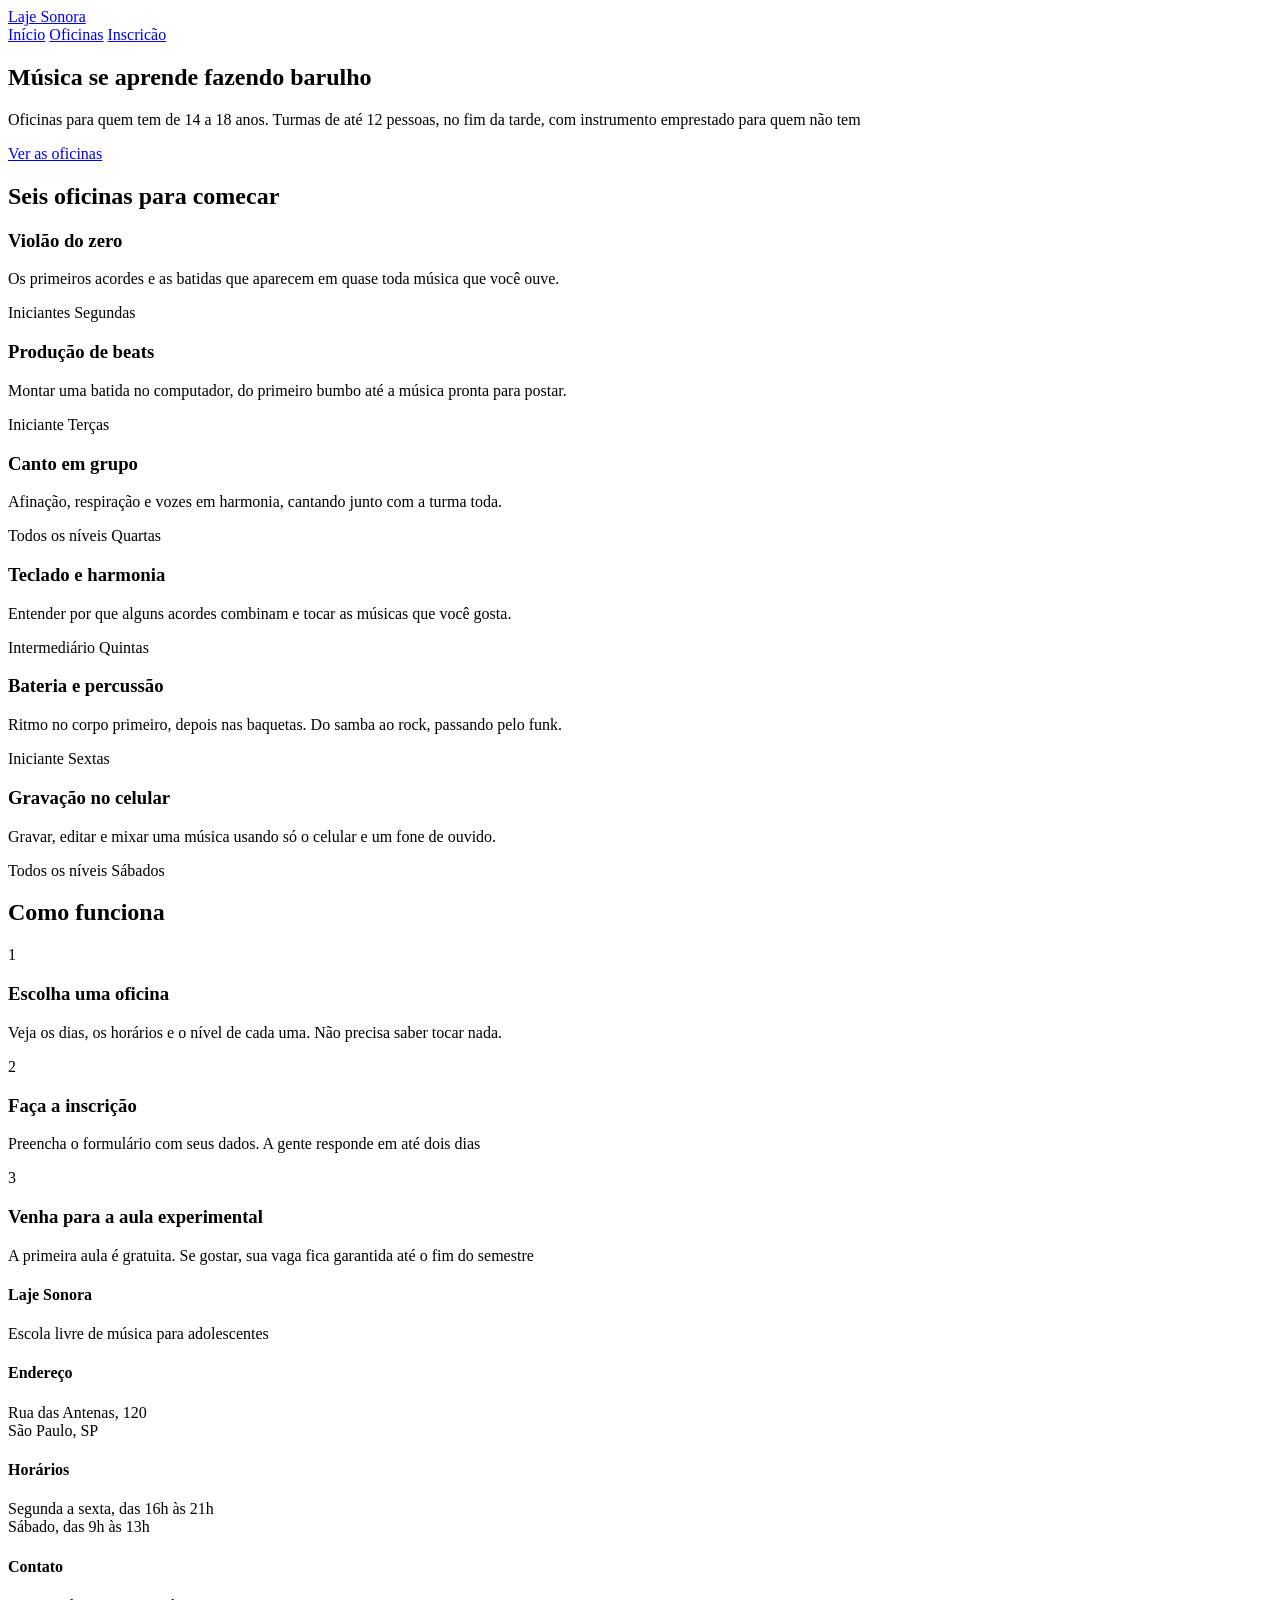
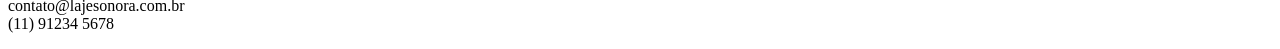
==== index.html @ d8fca1c4 "Initial commit" ====
<!DOCTYPE html>
<html lang="pt-BR">
<head>
    <meta charset="UTF-8">
    <meta name="viewport" content="width=device-width, initial-scale=1.0">
    <link rel="stylesheet" href="/index.css">
    <title>Laje Sonora | Início</title>
    <link rel="preconnect" href="https://fonts.googleapis.com">
<link rel="preconnect" href="https://fonts.gstatic.com" crossorigin>
<link href="https://fonts.googleapis.com/css2?family=Big+Shoulders:opsz,wght@10..72,100..900&family=Lora:ital,wght@0,400..700;1,400..700&family=Outfit:wght@100..900&display=swap" rel="stylesheet">
<link rel="preconnect" href="https://fonts.googleapis.com">
<link rel="preconnect" href="https://fonts.gstatic.com" crossorigin>
<link href="https://fonts.googleapis.com/css2?family=Archivo:ital,wght@0,100..900;1,100..900&family=Big+Shoulders:opsz,wght@10..72,100..900&family=Lora:ital,wght@0,400..700;1,400..700&family=Outfit:wght@100..900&display=swap" rel="stylesheet">
</head>
<body>
  <header class="conteudo topo">
    <a class="logo" href="index.html">Laje Sonora</a>

    <nav class="menu">
      <a class="atual" href="index.html">Início</a>
      <a href="oficinas.html">Oficinas</a>
      <a href="inscricao.html">Inscricão</a>
    </nav>
  </header>
</body>
<main>

    <section class="conteudo cartazes">
        <div class="cartaz cartaz-principal">
            <h1>Música se aprende fazendo barulho</h1>

        </div>

        <div class="cartaz cartaz-lateral">
            <p>Oficinas para quem tem de 14 a 18 anos. Turmas de até 12 pessoas, no fim da tarde, com instrumento emprestado para quem não tem</p>
             <a class="botao" href="oficinas.html">Ver as oficinas</a>
        </div>
    </section>

    <section class="conteudo secao">
        <h2 class="titulo-secao">Seis oficinas para comecar</h2>

        <div class="cards">
            <article class="card">
                <div class="foto foto-azul"></div>

                <div class="card-texto">
                    <h3>Violão do zero</h3>

                    <p>Os primeiros acordes e as batidas que aparecem em quase toda música que você ouve.</p>

                    <div class="card-info">
                        <span>Iniciantes</span>
                        <span>Segundas</span>
                    </div>
                    
                </div>
            </article>
             <article class="card">
        <div class="foto foto-amarela"></div>

        <div class="card-texto">
            <h3>Produção de beats</h3>
            <p>Montar uma batida no computador, do primeiro bumbo até a música pronta para postar.</p>
            <div class="card-info">
                <span>Iniciante</span>
                <span>Terças</span>
            </div>
        </div>
    </article>

    <article class="card">
        <div class="foto foto-tinta"></div>

        <div class="card-texto">
            <h3>Canto em grupo</h3>
            <p>Afinação, respiração e vozes em harmonia, cantando junto com a turma toda.</p>
            <div class="card-info">
                <span>Todos os níveis</span>
                <span>Quartas</span>
            </div>
        </div>
    </article>

    <article class="card">
        <div class="foto"></div>

        <div class="card-texto">
            <h3>Teclado e harmonia</h3>
            <p>Entender por que alguns acordes combinam e tocar as músicas que você gosta.</p>
            <div class="card-info">
                <span>Intermediário</span>
                <span>Quintas</span>
            </div>
        </div>
    </article>

    <article class="card">
        <div class="foto foto-azul"></div>

     <div class="card-texto">
            <h3>Bateria e percussão</h3>
            <p>Ritmo no corpo primeiro, depois nas baquetas. Do samba ao rock, passando pelo funk.</p>
         <div class="card-info">
                <span>Iniciante</span>
                <span>Sextas</span>
            </div>
        </div>
    </article>

    <article class="card">
        <div class="foto foto-amarela"></div>

     <div class="card-texto">
            <h3>Gravação no celular</h3>

            <p>Gravar, editar e mixar uma música usando só o celular e um fone de ouvido.</p>
            <div class="card-info">
                <span>Todos os níveis</span>
                <span>Sábados</span>
            </div>
        </div>
    </article>

</div>
        </div>
    </section>

            <section class="conteudo secao">
                <h2 class="titulo-secao">Como funciona</h2>
             <div class="passos">
                    <p class="passo-numero">1</p>
                    <h3>Escolha uma oficina</h3>
                    <p>Veja os dias, os horários e o nível de cada uma. Não precisa saber tocar nada.</p>

                    <p class="passo_numero">2</p>
                    <h3>Faça a inscrição</h3>
                    <p>Preencha o formulário com seus dados. A gente responde em até dois dias</p>

                    <p class="passo-numero">3</p>
                    <h3>Venha para a aula experimental</h3>
                    <p>A primeira aula é gratuita. Se gostar, sua vaga fica garantida até o fim do semestre</p>
                </div>
            </section>

</main>

        <footer class="rodape">
                <div class="conteudo rodape-coluna">
                    <div class="rodape-coluna">
                        <h4>Laje Sonora</h4>
                        <p>Escola livre de música para adolescentes</p>
                    </div>
                     <div class="rodape-coluna">
                <h4>Endereço</h4>
                <p>Rua das Antenas, 120<br>São Paulo, SP</p>
            </div>

            <div class="rodape-coluna">
                <h4>Horários</h4>
                <p>Segunda a sexta, das 16h às 21h<br>Sábado, das 9h às 13h</p>
            </div>

            <div class="rodape-coluna">
                <h4>Contato</h4>
                <p>contato@lajesonora.com.br<br>(11) 91234 5678</p>
            </div>
                </div>
        </footer>
</html>
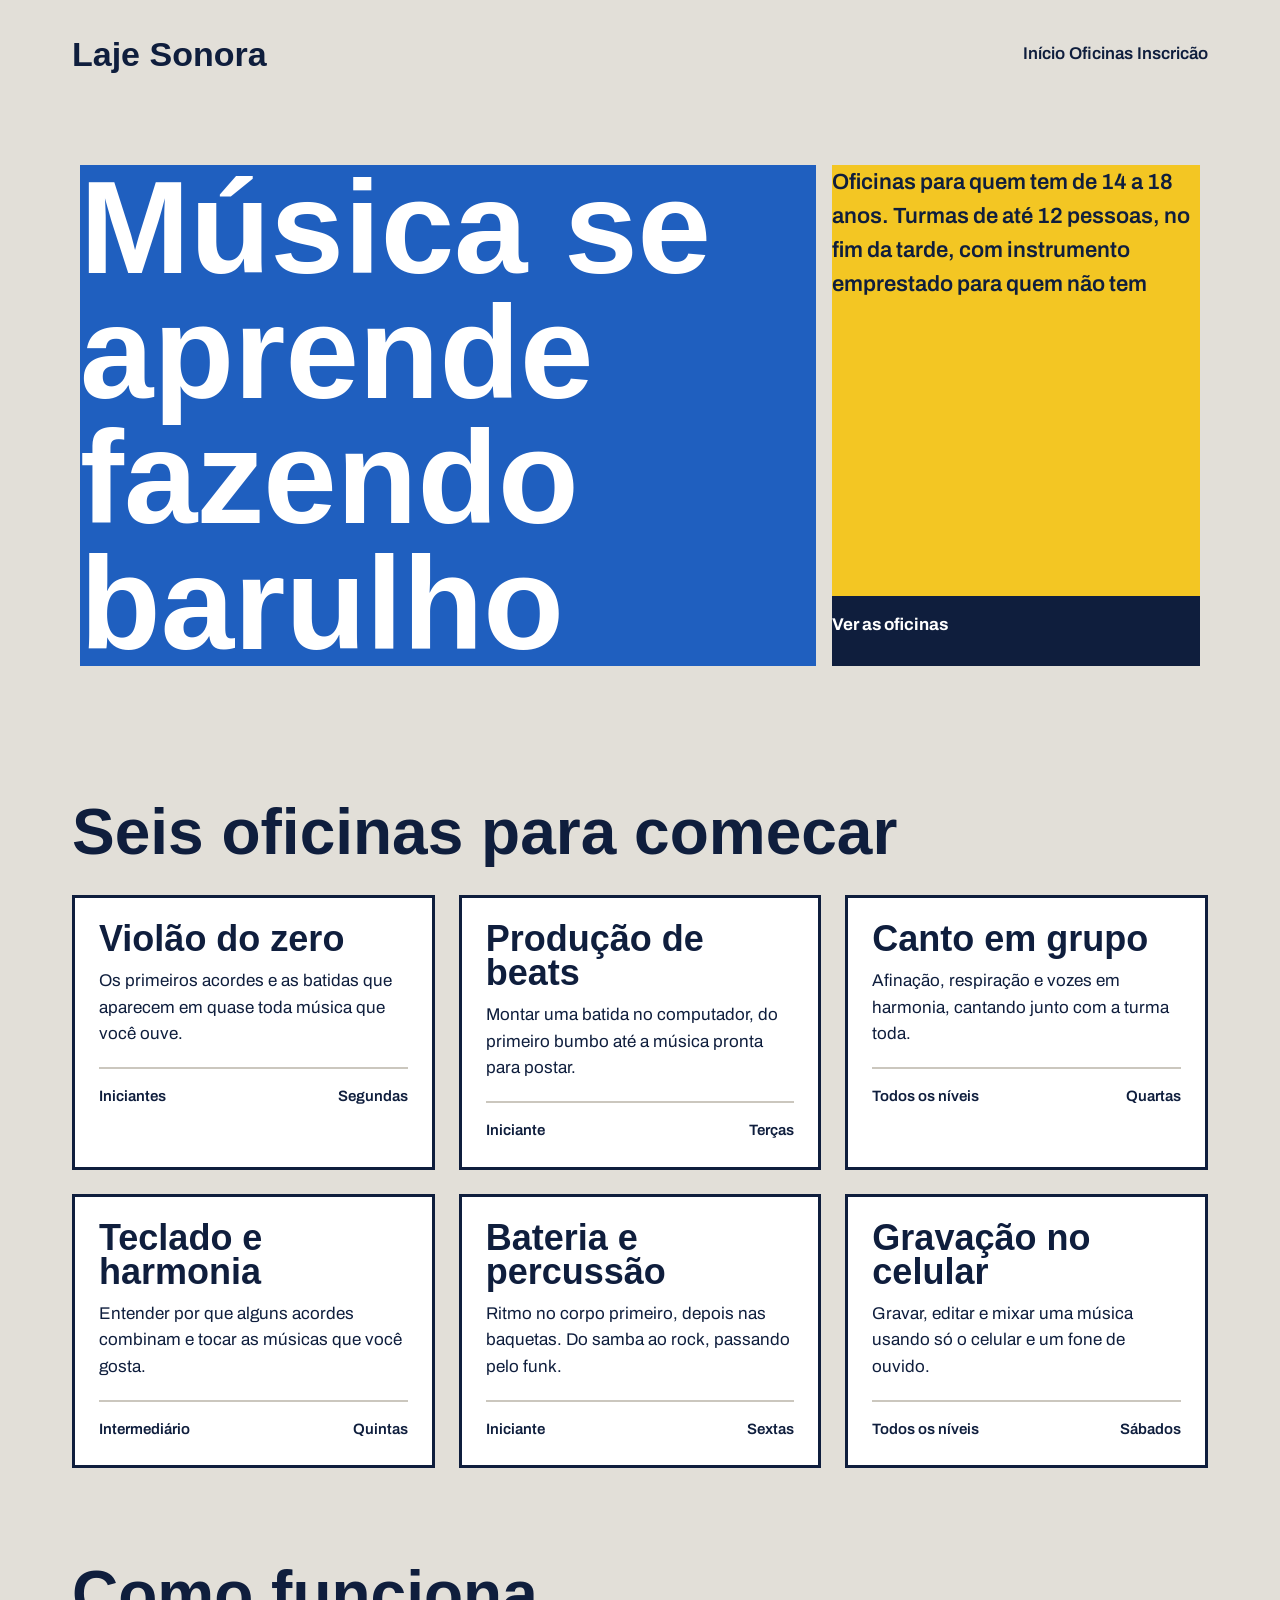
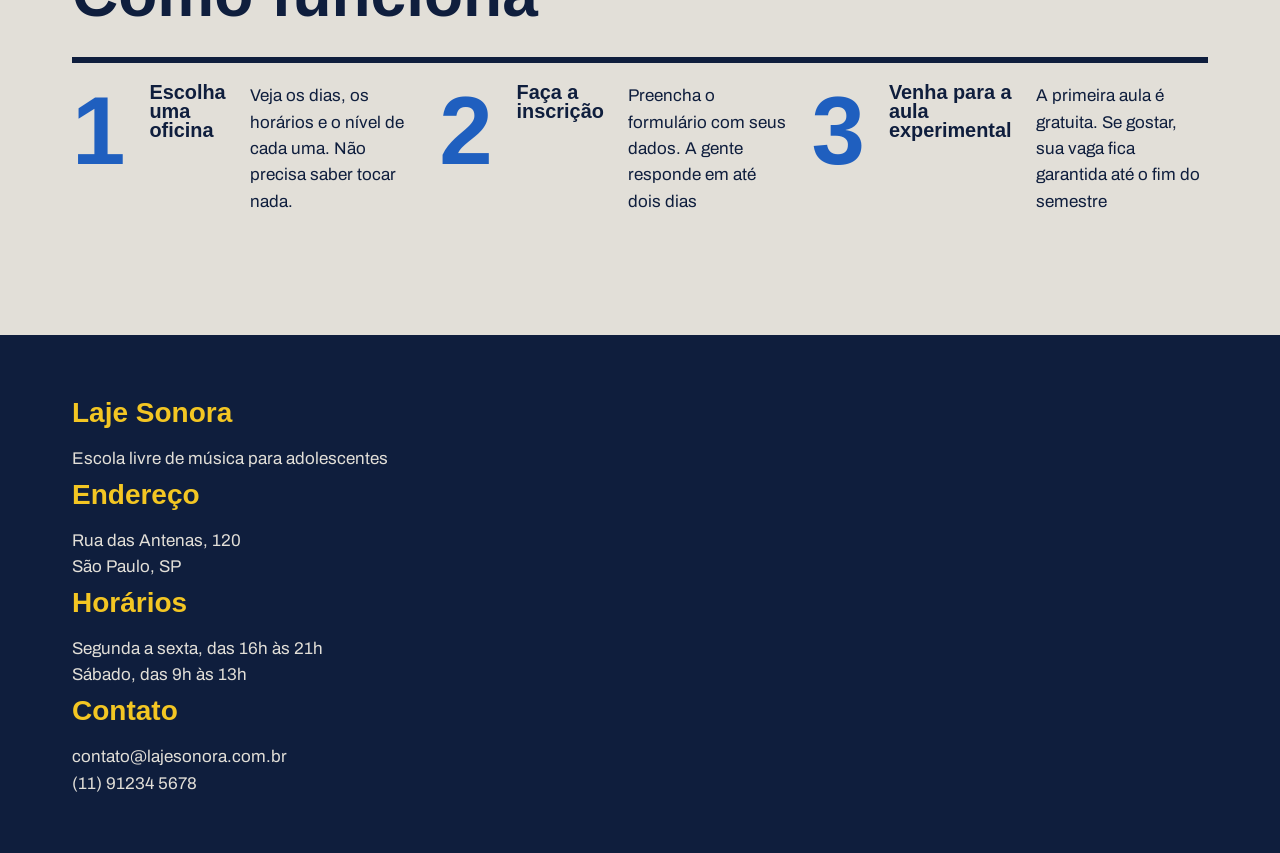
==== commit 52160ffa: "Pagina inicial pronta" ====
--- a/index.html
+++ b/index.html
@@ -133,7 +133,7 @@
                     <h3>Escolha uma oficina</h3>
                     <p>Veja os dias, os horários e o nível de cada uma. Não precisa saber tocar nada.</p>
 
-                    <p class="passo_numero">2</p>
+                    <p class="passo-numero">2</p>
                     <h3>Faça a inscrição</h3>
                     <p>Preencha o formulário com seus dados. A gente responde em até dois dias</p>
 
--- a/index.css
+++ b/index.css
@@ -0,0 +1,245 @@
+* {
+    margin: 0;
+    padding: 0;
+    box-sizing: border-box;
+}
+
+:root {
+    --concreto: #E2DFD8;
+    --concreto-escuro: #CBC7BE;
+    --tinta: #0F1E3D;
+    --caixa-dagua: #1F5FBF;
+    --fita: #F3C623;
+    --branco: #FFFFFF;
+
+    --fonte-cartaz: "Big Shoulders Display", "Arial Narrow", sans-serif;
+    --fonte-texto: "Archivo", Arial, sans-serif;
+}
+
+body {
+    background-color: var(--concreto);
+     color: var(--tinta);
+     font-family: var(--fonte-texto);
+     font-size: 17px;
+     line-height: 1.55;
+}
+
+a {
+    color: inherit;
+}
+
+h1,h2,h3 {
+    font-family: var(--fonte-cartaz);
+    font-weight: 900;
+    line-height: 0.95;
+}
+
+.conteudo {
+    max-width: 1200px;
+    margin-inline: auto;
+    padding-inline: 32px;
+
+}
+
+.topo {
+    padding-block: 28px;
+    display: flex;
+    justify-content: space-between;
+    align-items: center;
+    
+}
+
+.logo {
+    font-family: var(--fonte-cartaz);
+    font-size: 34px;
+    font-weight: 900;
+    text-decoration: none;
+}
+
+ menu {
+    display: flex;
+    gap: 36px;
+
+}
+
+.menu a{
+   font-weight: 600;
+   text-decoration: none;
+   padding-bottom: 4px;
+   border-bottom: 4px solid transparent; 
+}
+
+.menu a:hover {
+    border-bottom: color(srgb red green blue);
+
+}
+
+.menu.a.atual{
+    border-color: var(--fita);
+}
+
+.cartazes {
+    margin-top: 16px;
+    display: flex;
+    gap: 16px;
+    padding: 40px;
+}
+
+
+.cartaz-principal {
+    background-color: var(--caixa-dagua);
+    color: var(--branco);
+    flex: 2;
+}
+
+.cartaz-principal h1{
+    font-size: 132px;
+    max-width: 9ch;
+}
+
+.cartaz-lateral {
+    background-color: var(--fita);
+    flex: 1;
+    display: flex;
+    flex-direction: column;
+    justify-content: space-between;
+    gap: 32px;
+
+}
+
+.cartaz-lateral p{
+    font-size: 22px;
+    font-weight: 600;
+    height: 1.3;
+
+}
+
+.botao {
+    display: inline-block;
+    background-color: var(--tinta);
+    color: var(--branco);
+    font-weight: 700;
+    text-decoration: none;
+    padding-top: 16px;
+    padding-bottom: 28px;
+    border: none;
+    font-family: var(--fonte-texto);
+    font-family: 17px;
+    cursor: pointer;
+}
+
+.botao:hover {
+    background-color: var(--caixa-dagua);
+
+}
+
+.secao {
+    margin-top: 96px;
+}
+
+.titulo-secao {
+    font-size: 64px;
+    margin-bottom: 32px;
+}
+
+.cards {
+    display: flex;
+    flex-wrap: wrap;
+    gap: 24px;
+}
+
+.card {
+    background-color: var(--branco);
+   border: 3px solid var(--tinta);
+   flex: 1 1 340px;
+
+}
+
+.card.foto {
+    height: 170px;
+}
+
+.foto {
+    background-color: var(--concreto-escuro);
+}
+
+.foto-azul{
+    background-color: var(--caixa-dagua);
+}
+
+.foto-amarela{
+    background-color: var(--fita);
+}
+
+.foto-tinta{
+    background-color: var(--tinta);
+}
+
+.card-texto{
+    padding: 24px;
+
+}
+
+.card h3{
+    font-size: 36px;
+    margin-bottom: 12px;
+}
+
+.card-info{
+    margin-top: 20px;
+    padding-top: 16px;
+    border-top: 2px solid var(--concreto-escuro);
+    font-weight: 600;
+    font-size: 15px;
+    display: flex;
+    justify-content: space-between;
+
+}
+
+.passos {
+    display: flex;
+    gap: 24px;
+    border-top: 6px solid var(--tinta);
+    padding-top: 20px;
+    flex: 1;
+
+}
+
+.passo-numero {
+    font-family: var(--fonte-cartaz);
+    font-size: 96px;
+    font-weight: 900;
+    line-height: 1;
+    color: var(--caixa-dagua);
+}
+
+.passo h3{
+    font-size: 32px;
+    margin-block: 8px 12px;
+}
+
+.rodape {
+    margin-top: 120px;
+    background-color: var(--tinta);
+    color: var(--concreto);
+    padding-top: 56px;
+    padding-bottom: 56px;
+}
+
+.rodape-colunas {
+    display: flex;
+    justify-content: space-between;
+    gap: 40px;
+
+}
+
+.rodape-coluna{
+    flex: 1;
+}
+
+.rodape h4{
+    font-family: var(--fonte-cartaz);
+    font-size: 28px;
+    color: var(--fita);
+    margin-bottom: 12px;
+}
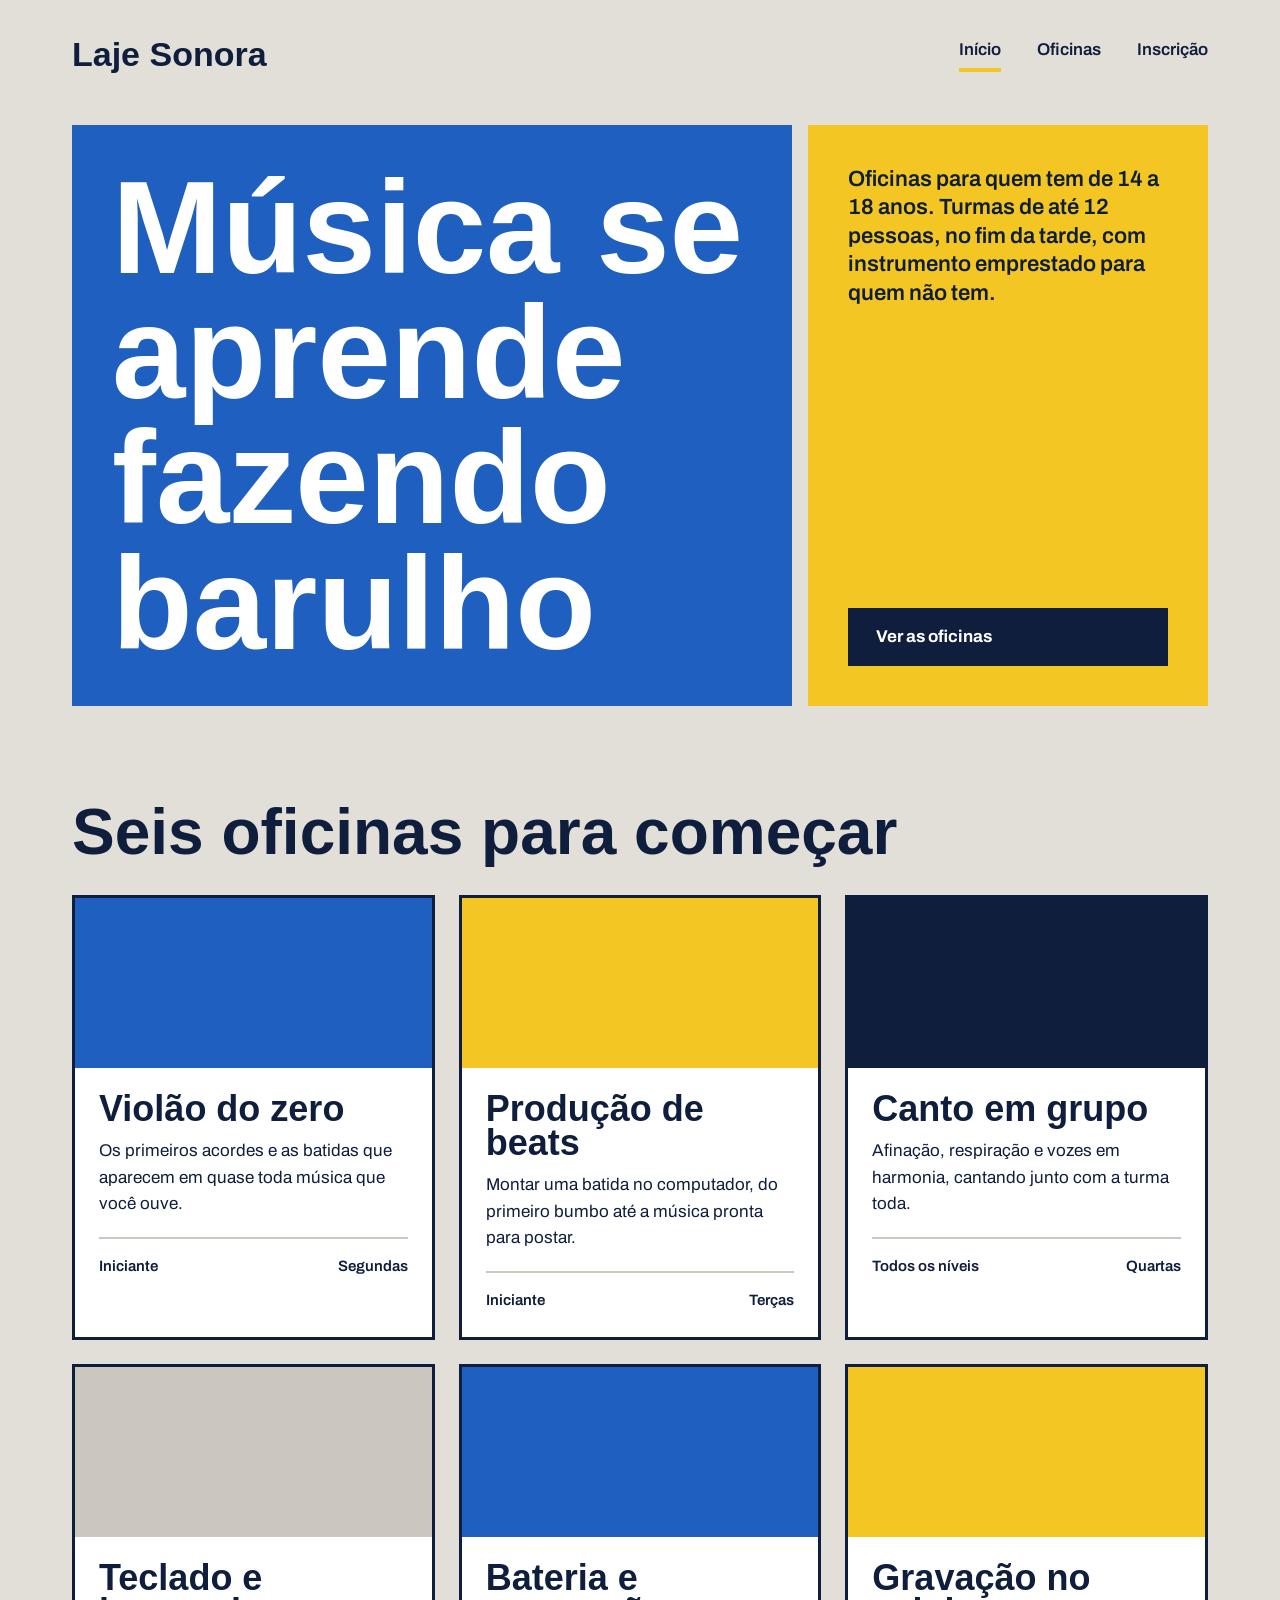
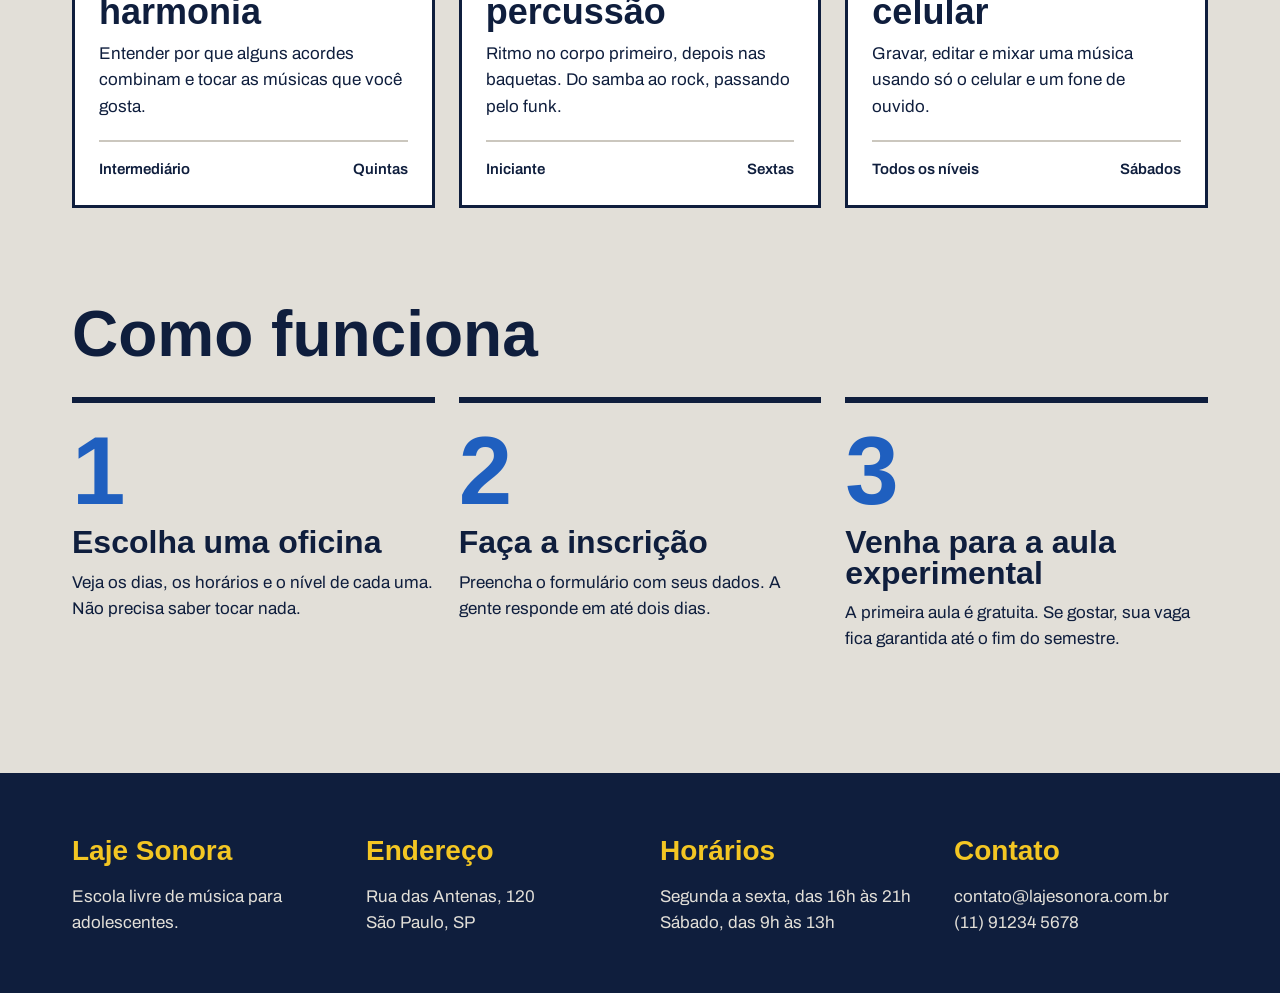
==== commit c1a8beec: "“HTML da página de oficinas" ====
--- a/index.html
+++ b/index.html
@@ -3,155 +3,160 @@
 <head>
     <meta charset="UTF-8">
     <meta name="viewport" content="width=device-width, initial-scale=1.0">
-    <link rel="stylesheet" href="/index.css">
     <title>Laje Sonora | Início</title>
     <link rel="preconnect" href="https://fonts.googleapis.com">
-<link rel="preconnect" href="https://fonts.gstatic.com" crossorigin>
-<link href="https://fonts.googleapis.com/css2?family=Big+Shoulders:opsz,wght@10..72,100..900&family=Lora:ital,wght@0,400..700;1,400..700&family=Outfit:wght@100..900&display=swap" rel="stylesheet">
-<link rel="preconnect" href="https://fonts.googleapis.com">
-<link rel="preconnect" href="https://fonts.gstatic.com" crossorigin>
-<link href="https://fonts.googleapis.com/css2?family=Archivo:ital,wght@0,100..900;1,100..900&family=Big+Shoulders:opsz,wght@10..72,100..900&family=Lora:ital,wght@0,400..700;1,400..700&family=Outfit:wght@100..900&display=swap" rel="stylesheet">
+    <link rel="preconnect" href="https://fonts.gstatic.com" crossorigin>
+    <link href="https://fonts.googleapis.com/css2?family=Archivo:ital,wght@0,100..900;1,100..900&family=Big+Shoulders:opsz,wght@10..72,100..900&display=swap" rel="stylesheet">
+    <link rel="stylesheet" href="index.css">
 </head>
 <body>
-  <header class="conteudo topo">
-    <a class="logo" href="index.html">Laje Sonora</a>
 
-    <nav class="menu">
-      <a class="atual" href="index.html">Início</a>
-      <a href="oficinas.html">Oficinas</a>
-      <a href="inscricao.html">Inscricão</a>
-    </nav>
-  </header>
-</body>
-<main>
+    <header class="conteudo topo">
+        <a class="logo" href="index.html">Laje Sonora</a>
 
-    <section class="conteudo cartazes">
-        <div class="cartaz cartaz-principal">
-            <h1>Música se aprende fazendo barulho</h1>
+        <nav class="menu">
+            <a class="atual" href="index.html">Início</a>
+            <a href="oficinas.html">Oficinas</a>
+            <a href="inscricao.html">Inscrição</a>
+        </nav>
+    </header>
 
-        </div>
+    <main>
 
-        <div class="cartaz cartaz-lateral">
-            <p>Oficinas para quem tem de 14 a 18 anos. Turmas de até 12 pessoas, no fim da tarde, com instrumento emprestado para quem não tem</p>
-             <a class="botao" href="oficinas.html">Ver as oficinas</a>
-        </div>
-    </section>
+        <section class="conteudo cartazes">
+            <div class="cartaz cartaz-principal">
+                <h1>Música se aprende fazendo barulho</h1>
+            </div>
 
-    <section class="conteudo secao">
-        <h2 class="titulo-secao">Seis oficinas para comecar</h2>
+            <div class="cartaz cartaz-lateral">
+                <p>Oficinas para quem tem de 14 a 18 anos. Turmas de até 12 pessoas, no fim da tarde, com instrumento emprestado para quem não tem.</p>
+                <a class="botao" href="oficinas.html">Ver as oficinas</a>
+            </div>
+        </section>
 
-        <div class="cards">
-            <article class="card">
-                <div class="foto foto-azul"></div>
+        <section class="conteudo secao">
+            <h2 class="titulo-secao">Seis oficinas para começar</h2>
+
+            <div class="cards">
+
+                <article class="card">
+                    <div class="foto foto-azul"></div>
+
+                    <div class="card-texto">
+                        <h3>Violão do zero</h3>
+                        <p>Os primeiros acordes e as batidas que aparecem em quase toda música que você ouve.</p>
+                        <div class="card-info">
+                            <span>Iniciante</span>
+                            <span>Segundas</span>
+                        </div>
+                    </div>
+                </article>
+
+                <article class="card">
+                    <div class="foto foto-amarela"></div>
+
+                    <div class="card-texto">
+                        <h3>Produção de beats</h3>
+                        <p>Montar uma batida no computador, do primeiro bumbo até a música pronta para postar.</p>
+                        <div class="card-info">
+                            <span>Iniciante</span>
+                            <span>Terças</span>
+                        </div>
+                    </div>
+                </article>
+
+                <article class="card">
+                    <div class="foto foto-tinta"></div>
+
+                    <div class="card-texto">
+                        <h3>Canto em grupo</h3>
+                        <p>Afinação, respiração e vozes em harmonia, cantando junto com a turma toda.</p>
+                        <div class="card-info">
+                            <span>Todos os níveis</span>
+                            <span>Quartas</span>
+                        </div>
+                    </div>
+                </article>
+
+                <article class="card">
+                    <div class="foto"></div>
+
+                    <div class="card-texto">
+                        <h3>Teclado e harmonia</h3>
+                        <p>Entender por que alguns acordes combinam e tocar as músicas que você gosta.</p>
+                        <div class="card-info">
+                            <span>Intermediário</span>
+                            <span>Quintas</span>
+                        </div>
+                    </div>
+                </article>
+
+                <article class="card">
+                    <div class="foto foto-azul"></div>
 
                 <div class="card-texto">
-                    <h3>Violão do zero</h3>
+                    <h3>Bateria e percussão</h3>
+                    <p>Ritmo no corpo primeiro, depois nas baquetas. Do samba ao rock, passando pelo funk.</p>
+                <div class="card-info">
+                            <span>Iniciante</span>
+                            <span>Sextas</span>
+                        </div>
+                    </div>
+                </article>
 
-                    <p>Os primeiros acordes e as batidas que aparecem em quase toda música que você ouve.</p>
+                <article class="card">
+                    <div class="foto foto-amarela"></div>
 
-                    <div class="card-info">
-                        <span>Iniciantes</span>
-                        <span>Segundas</span>
+                    <div class="card-texto">
+                        <h3>Gravação no celular</h3>
+                        <p>Gravar, editar e mixar uma música usando só o celular e um fone de ouvido.</p>
+                        <div class="card-info">
+                            <span>Todos os níveis</span>
+                            <span>Sábados</span>
+                        </div>
                     </div>
-                    
-                </div>
-            </article>
-             <article class="card">
-        <div class="foto foto-amarela"></div>
+                </article>
 
-        <div class="card-texto">
-            <h3>Produção de beats</h3>
-            <p>Montar uma batida no computador, do primeiro bumbo até a música pronta para postar.</p>
-            <div class="card-info">
-                <span>Iniciante</span>
-                <span>Terças</span>
             </div>
-        </div>
-    </article>
+        </section>
 
-    <article class="card">
-        <div class="foto foto-tinta"></div>
+        <section class="conteudo secao">
+            <h2 class="titulo-secao">Como funciona</h2>
 
-        <div class="card-texto">
-            <h3>Canto em grupo</h3>
-            <p>Afinação, respiração e vozes em harmonia, cantando junto com a turma toda.</p>
-            <div class="card-info">
-                <span>Todos os níveis</span>
-                <span>Quartas</span>
+            <div class="passos">
+
+             <div class="passo">
+                <p class="passo-numero">1</p>
+                 <h3>Escolha uma oficina</h3>
+                 <p>Veja os dias, os horários e o nível de cada uma. Não precisa saber tocar nada.</p>
             </div>
-        </div>
-    </article>
 
-    <article class="card">
-        <div class="foto"></div>
+             <div class="passo">
+                 <p class="passo-numero">2</p>
+                 <h3>Faça a inscrição</h3>
+                 <p>Preencha o formulário com seus dados. A gente responde em até dois dias.</p>
+             </div>
 
-        <div class="card-texto">
-            <h3>Teclado e harmonia</h3>
-            <p>Entender por que alguns acordes combinam e tocar as músicas que você gosta.</p>
-            <div class="card-info">
-                <span>Intermediário</span>
-                <span>Quintas</span>
+             <div class="passo">
+                 <p class="passo-numero">3</p>
+                <h3>Venha para a aula experimental</h3>
+                <p>A primeira aula é gratuita. Se gostar, sua vaga fica garantida até o fim do semestre.</p>
             </div>
-        </div>
-    </article>
 
-    <article class="card">
-        <div class="foto foto-azul"></div>
+            </div>
+        </section>
 
-     <div class="card-texto">
-            <h3>Bateria e percussão</h3>
-            <p>Ritmo no corpo primeiro, depois nas baquetas. Do samba ao rock, passando pelo funk.</p>
-         <div class="card-info">
-                <span>Iniciante</span>
-                <span>Sextas</span>
+    </main>
+
+    <footer class="rodape">
+        <div class="conteudo rodape-colunas">
+
+            <div class="rodape-coluna">
+                <h4>Laje Sonora</h4>
+                <p>Escola livre de música para adolescentes.</p>
             </div>
-        </div>
-    </article>
 
-    <article class="card">
-        <div class="foto foto-amarela"></div>
-
-     <div class="card-texto">
-            <h3>Gravação no celular</h3>
-
-            <p>Gravar, editar e mixar uma música usando só o celular e um fone de ouvido.</p>
-            <div class="card-info">
-                <span>Todos os níveis</span>
-                <span>Sábados</span>
-            </div>
-        </div>
-    </article>
-
-</div>
-        </div>
-    </section>
-
-            <section class="conteudo secao">
-                <h2 class="titulo-secao">Como funciona</h2>
-             <div class="passos">
-                    <p class="passo-numero">1</p>
-                    <h3>Escolha uma oficina</h3>
-                    <p>Veja os dias, os horários e o nível de cada uma. Não precisa saber tocar nada.</p>
-
-                    <p class="passo-numero">2</p>
-                    <h3>Faça a inscrição</h3>
-                    <p>Preencha o formulário com seus dados. A gente responde em até dois dias</p>
-
-                    <p class="passo-numero">3</p>
-                    <h3>Venha para a aula experimental</h3>
-                    <p>A primeira aula é gratuita. Se gostar, sua vaga fica garantida até o fim do semestre</p>
-                </div>
-            </section>
-
-</main>
-
-        <footer class="rodape">
-                <div class="conteudo rodape-coluna">
-                    <div class="rodape-coluna">
-                        <h4>Laje Sonora</h4>
-                        <p>Escola livre de música para adolescentes</p>
-                    </div>
-                     <div class="rodape-coluna">
+            <div class="rodape-coluna">
                 <h4>Endereço</h4>
                 <p>Rua das Antenas, 120<br>São Paulo, SP</p>
             </div>
@@ -165,6 +170,9 @@
                 <h4>Contato</h4>
                 <p>contato@lajesonora.com.br<br>(11) 91234 5678</p>
             </div>
-                </div>
-        </footer>
+
+        </div>
+    </footer>
+
+</body>
 </html>
--- a/index.css
+++ b/index.css
@@ -56,7 +56,7 @@
     text-decoration: none;
 }
 
- menu {
+ .menu {
     display: flex;
     gap: 36px;
 
@@ -70,18 +70,22 @@
 }
 
 .menu a:hover {
-    border-bottom: color(srgb red green blue);
-
-}
-
-.menu.a.atual{
-    border-color: var(--fita);
+    
+     border-bottom-color: var(--tinta);
+
+}
+
+.menu a.atual{
+     border-bottom-color: var(--fita);
 }
 
 .cartazes {
     margin-top: 16px;
     display: flex;
     gap: 16px;
+}
+
+.cartaz{
     padding: 40px;
 }
 
@@ -110,7 +114,7 @@
 .cartaz-lateral p{
     font-size: 22px;
     font-weight: 600;
-    height: 1.3;
+    line-height: 1.3; 
 
 }
 
@@ -120,11 +124,10 @@
     color: var(--branco);
     font-weight: 700;
     text-decoration: none;
-    padding-top: 16px;
-    padding-bottom: 28px;
+    padding: 16px 28px;
     border: none;
     font-family: var(--fonte-texto);
-    font-family: 17px;
+    font-size: 17px;
     cursor: pointer;
 }
 
@@ -155,7 +158,7 @@
 
 }
 
-.card.foto {
+.card .foto {
     height: 170px;
 }
 
@@ -199,10 +202,12 @@
 .passos {
     display: flex;
     gap: 24px;
+}
+
+.passo{
     border-top: 6px solid var(--tinta);
     padding-top: 20px;
     flex: 1;
-
 }
 
 .passo-numero {
